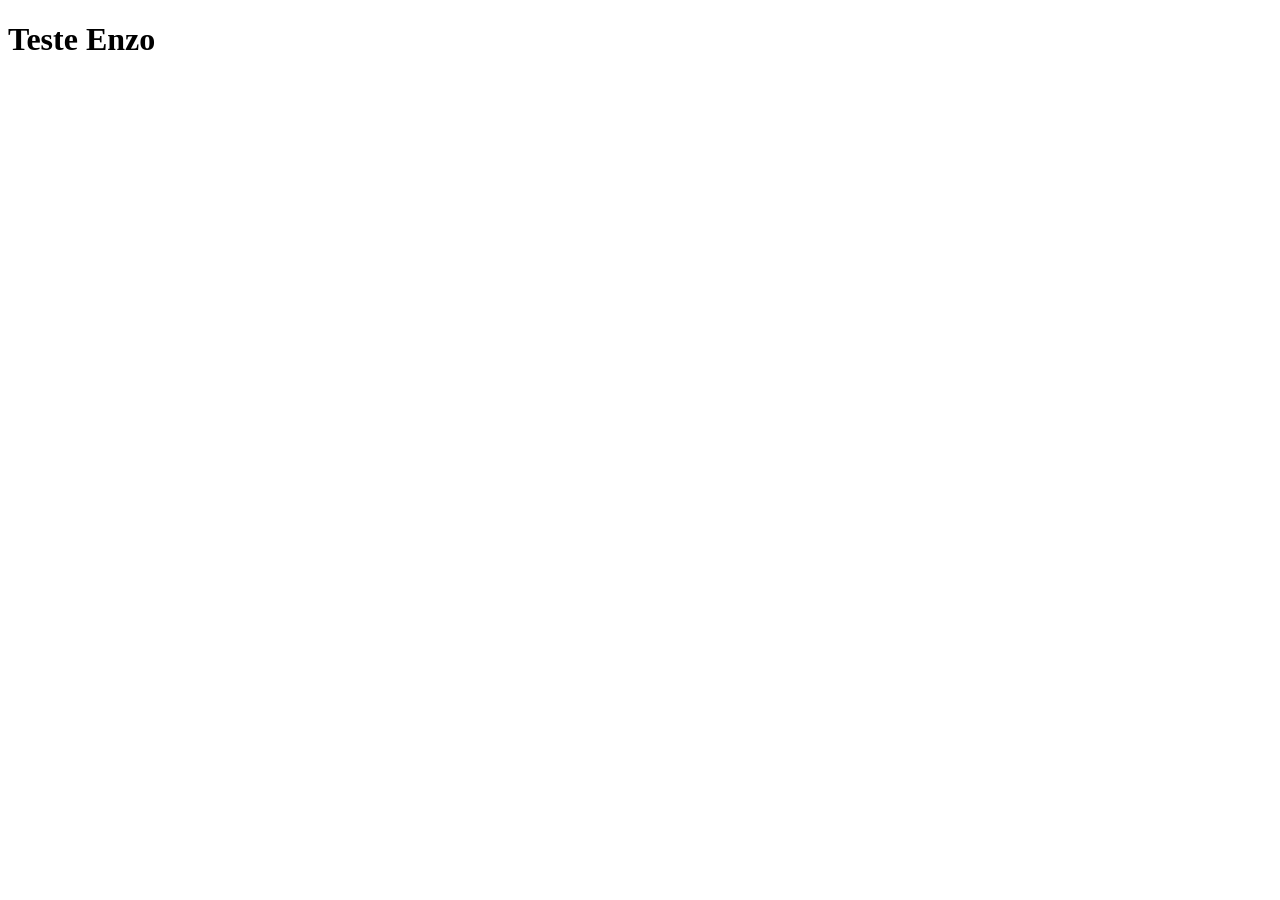
==== index.html @ a25b444b "Alterar titulo (Aluno A)" ====
<!DOCTYPE html>
<html lang="en">
<head>
    <meta charset="UTF-8">
    <meta name="viewport" content="width=device-width, initial-scale=1.0">
    <title>Document</title>
</head>
<body>
    <h1>Teste Enzo</h1>
    
</body>
</html>
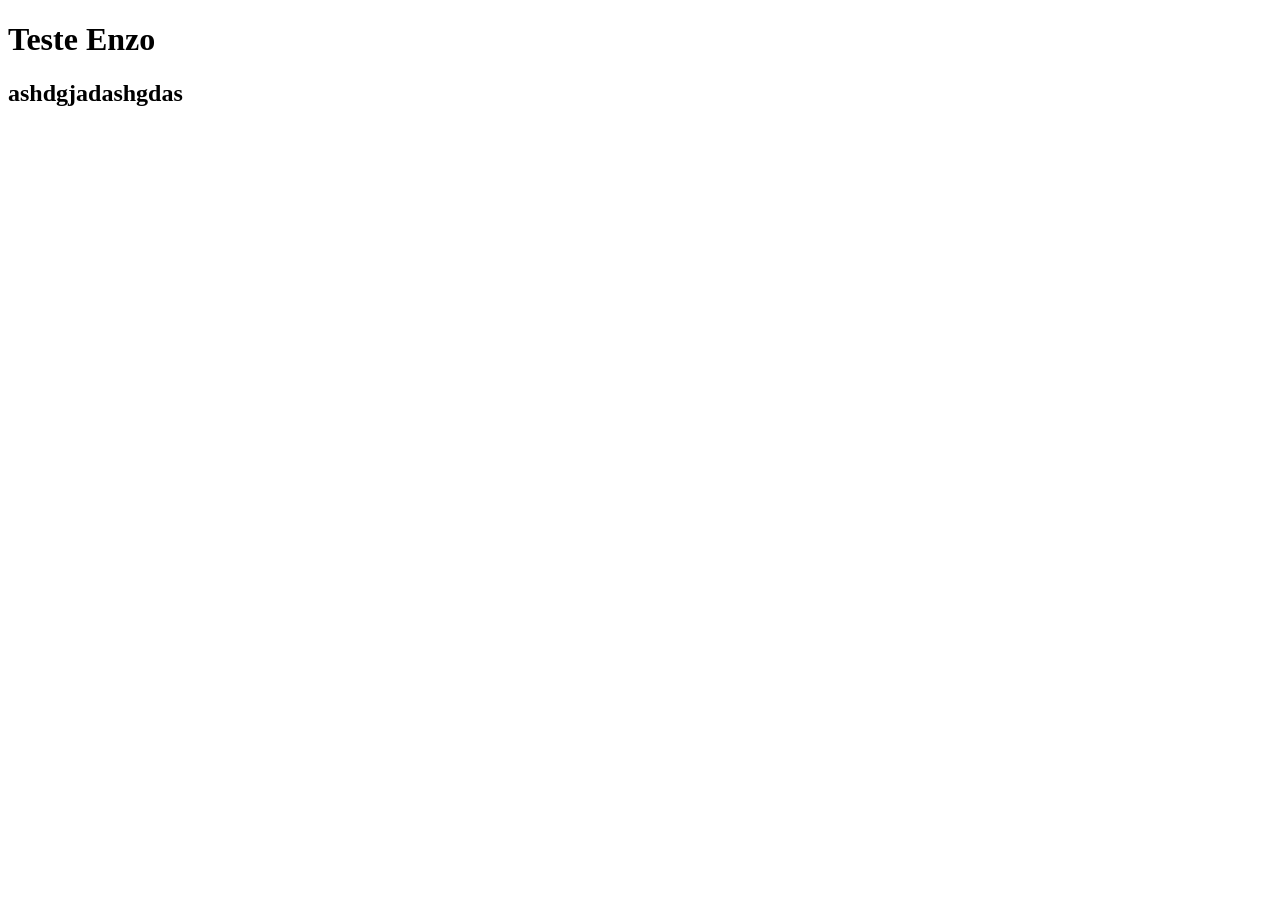
==== commit 9eef5a06: "Alterar titulo (Aluno A)" ====
--- a/index.html
+++ b/index.html
@@ -7,6 +7,7 @@
 </head>
 <body>
     <h1>Teste Enzo</h1>
+    <h2>ashdgjadashgdas</h2>
     
 </body>
 </html>
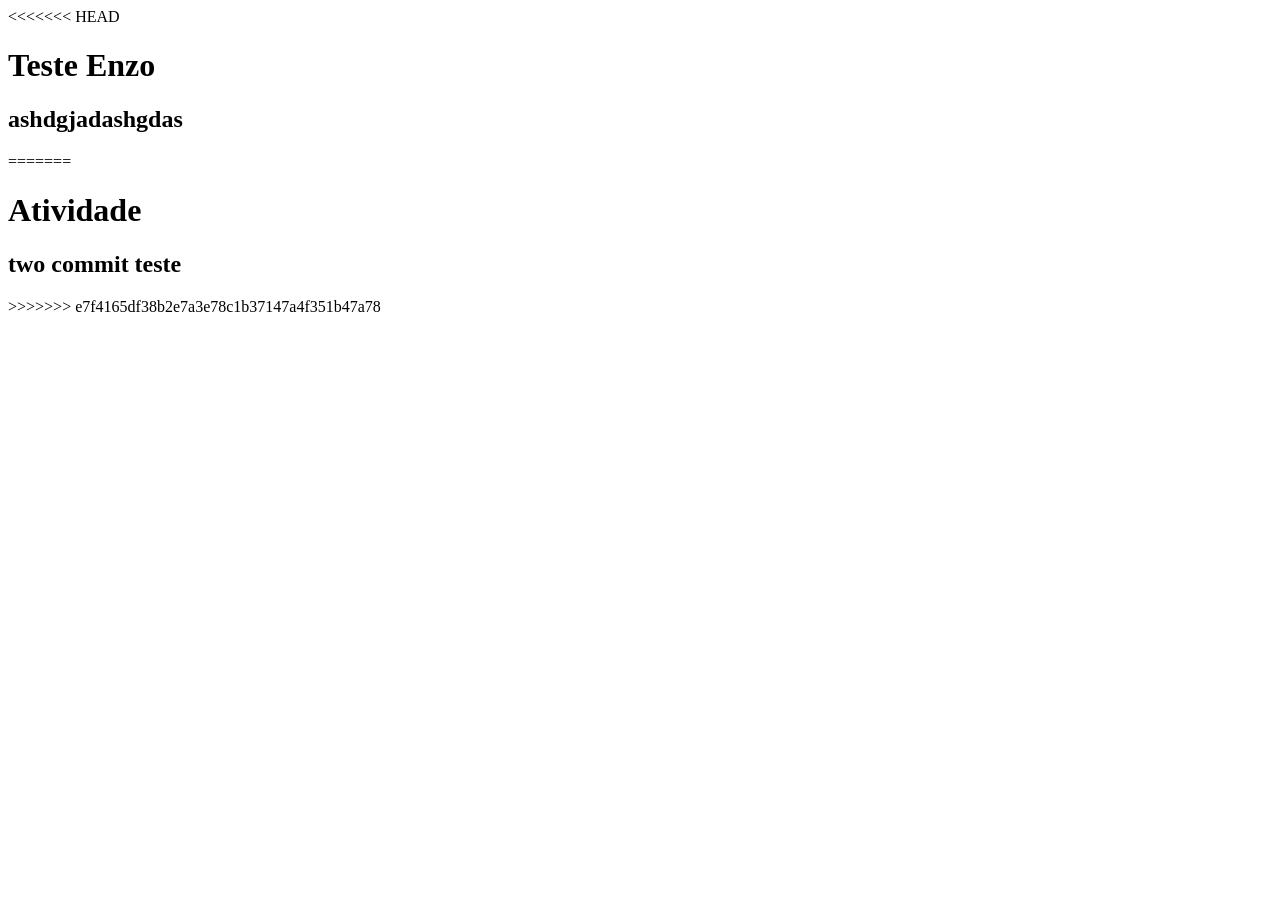
==== commit 161a1864: "Altera titulo (Aluno A)" ====
--- a/index.html
+++ b/index.html
@@ -6,8 +6,13 @@
     <title>Document</title>
 </head>
 <body>
+<<<<<<< HEAD
     <h1>Teste Enzo</h1>
     <h2>ashdgjadashgdas</h2>
+=======
+    <h1>Atividade</h1>
+    <h2>two commit teste</h2>
+>>>>>>> e7f4165df38b2e7a3e78c1b37147a4f351b47a78
     
 </body>
 </html>
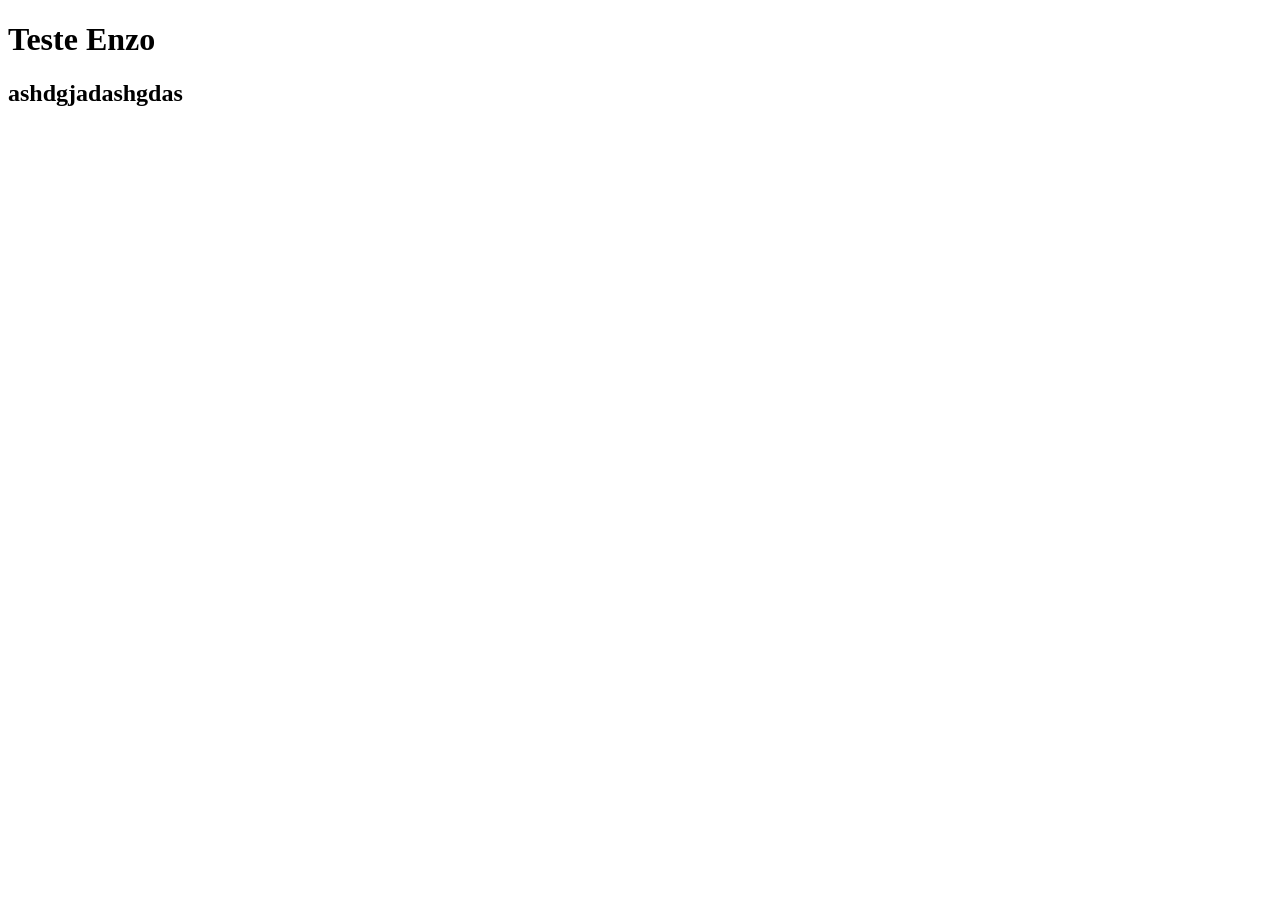
==== commit ed0ca024: "Resolver conflito no titulo" ====
--- a/index.html
+++ b/index.html
@@ -6,13 +6,7 @@
     <title>Document</title>
 </head>
 <body>
-<<<<<<< HEAD
     <h1>Teste Enzo</h1>
     <h2>ashdgjadashgdas</h2>
-=======
-    <h1>Atividade</h1>
-    <h2>two commit teste</h2>
->>>>>>> e7f4165df38b2e7a3e78c1b37147a4f351b47a78
-    
 </body>
 </html>
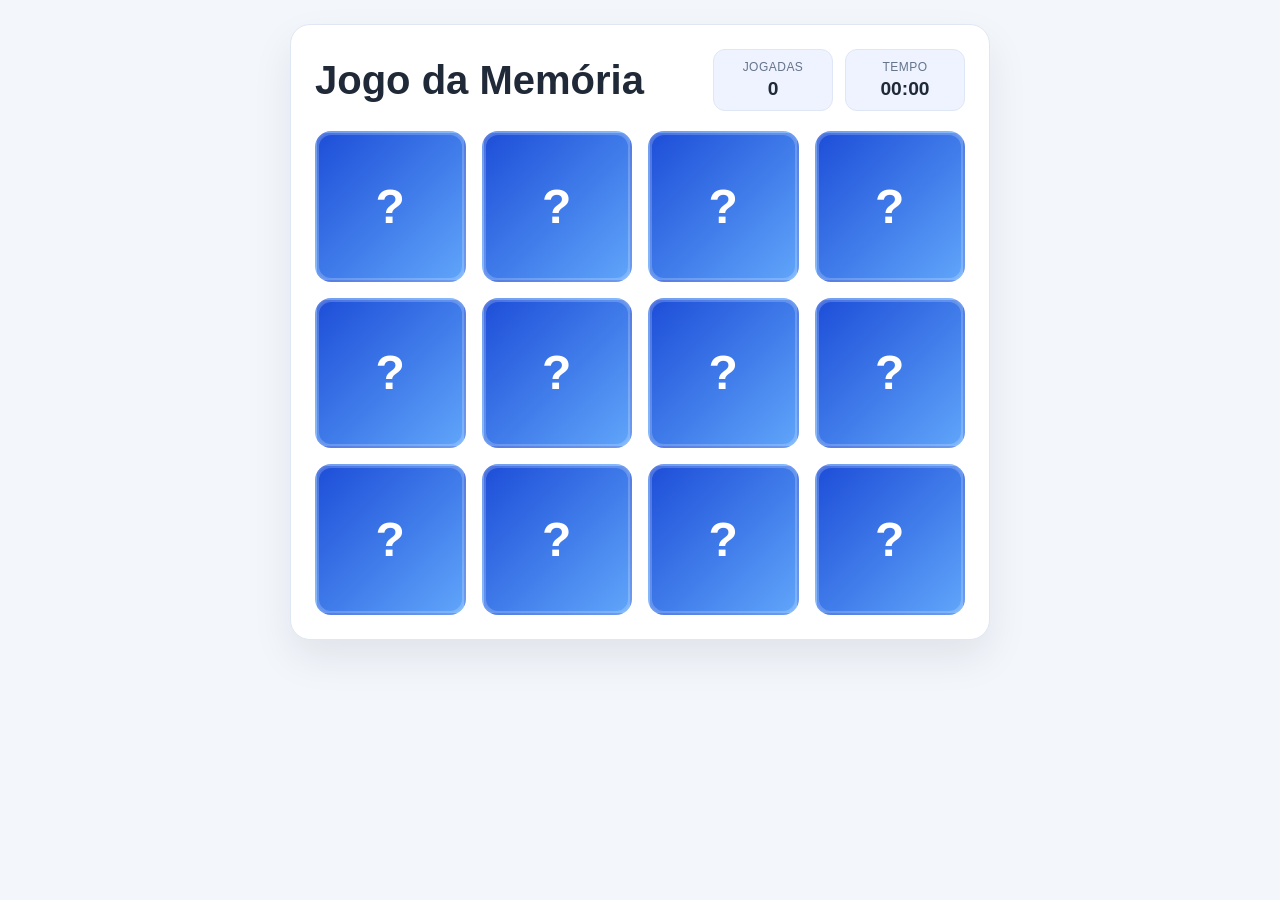
==== commit d5a88011: "Cria o jogo da memória em index.html no repositório" ====
--- a/index.html
+++ b/index.html
@@ -1,12 +1,473 @@
 <!DOCTYPE html>
-<html lang="en">
-<head>
-    <meta charset="UTF-8">
-    <meta name="viewport" content="width=device-width, initial-scale=1.0">
-    <title>Document</title>
-</head>
-<body>
-    <h1>Teste Enzo</h1>
-    <h2>ashdgjadashgdas</h2>
-</body>
-</html>+<html lang="pt-BR">
+  <head>
+    <meta charset="UTF-8" />
+    <meta name="viewport" content="width=device-width, initial-scale=1.0" />
+    <title>Jogo da Memória Tech</title>
+    <style>
+      :root {
+        --bg: #f3f6fb;
+        --panel: #ffffff;
+        --panel-alt: #eef3ff;
+        --primary: #3b82f6;
+        --primary-strong: #2563eb;
+        --text: #1f2937;
+        --muted: #64748b;
+        --success: #16a34a;
+        --danger: #dc2626;
+        --border: #dfe7f5;
+        --shadow: rgba(15, 23, 42, 0.08);
+        --card-front: #dbeafe;
+        --card-back: linear-gradient(135deg, #1d4ed8, #60a5fa);
+      }
+
+      * {
+        box-sizing: border-box;
+      }
+
+      html, body {
+        margin: 0;
+        min-height: 100%;
+        font-family: Arial, Helvetica, sans-serif;
+        background: var(--bg);
+        color: var(--text);
+      }
+
+      body {
+        display: grid;
+        place-items: center;
+        padding: 24px;
+      }
+
+      .game {
+        width: min(100%, 700px);
+        background: var(--panel);
+        border: 1px solid var(--border);
+        border-radius: 20px;
+        box-shadow: 0 18px 40px var(--shadow);
+        padding: 24px;
+      }
+
+      .header {
+        display: flex;
+        justify-content: space-between;
+        align-items: center;
+        gap: 16px;
+        margin-bottom: 20px;
+      }
+
+      h1 {
+        margin: 0;
+        font-size: clamp(1.6rem, 2vw + 1rem, 2.5rem);
+      }
+
+      .stats {
+        display: flex;
+        flex-wrap: wrap;
+        justify-content: flex-end;
+        gap: 12px;
+      }
+
+      .stat {
+        min-width: 120px;
+        background: var(--panel-alt);
+        border: 1px solid var(--border);
+        border-radius: 12px;
+        padding: 10px 14px;
+        text-align: center;
+      }
+
+      .stat-label {
+        display: block;
+        font-size: 0.75rem;
+        letter-spacing: 0.04em;
+        text-transform: uppercase;
+        color: var(--muted);
+      }
+
+      .stat-value {
+        display: block;
+        font-weight: 700;
+        font-size: 1.2rem;
+        margin-top: 4px;
+      }
+
+      .board {
+        display: grid;
+        grid-template-columns: repeat(4, minmax(60px, 1fr));
+        gap: 16px;
+      }
+
+      .memory-card {
+        position: relative;
+        aspect-ratio: 1 / 1;
+        border: none;
+        background: transparent;
+        padding: 0;
+        cursor: pointer;
+        border-radius: 16px;
+        outline-offset: 4px;
+        transform-style: preserve-3d;
+        perspective: 1000px;
+      }
+
+      .memory-card:focus-visible {
+        outline: 3px solid var(--primary);
+        outline-offset: 4px;
+      }
+
+      .memory-card:disabled {
+        cursor: default;
+      }
+
+      .card-inner {
+        position: absolute;
+        inset: 0;
+        border-radius: 16px;
+        transform-style: preserve-3d;
+        transition: transform 0.5s ease;
+      }
+
+      .memory-card.is-flipped .card-inner,
+      .memory-card.is-matched .card-inner {
+        transform: rotateY(180deg);
+      }
+
+      .card-face {
+        position: absolute;
+        inset: 0;
+        display: grid;
+        place-items: center;
+        backface-visibility: hidden;
+        border-radius: 16px;
+        font-size: clamp(2rem, 4vw, 3rem);
+        user-select: none;
+      }
+
+      .card-back {
+        background: var(--card-back);
+        color: white;
+        border: 2px solid rgba(255,255,255,0.25);
+        box-shadow: inset 0 0 0 2px rgba(255,255,255,0.2);
+      }
+
+      .card-back::before {
+        content: "?";
+        font-size: clamp(2.1rem, 4vw, 3rem);
+        font-weight: 700;
+      }
+
+      .card-front {
+        background: var(--card-front);
+        border: 2px solid var(--border);
+        transform: rotateY(180deg);
+      }
+
+      .memory-card.is-matched .card-front {
+        background: #dcfce7;
+        border-color: #86efac;
+        box-shadow: 0 0 0 3px rgba(22, 163, 74, 0.18);
+      }
+
+      .message {
+        margin-top: 22px;
+        display: none;
+        padding: 18px 20px;
+        border-radius: 14px;
+        background: #dcfce7;
+        border: 1px solid #86efac;
+        color: #166534;
+        text-align: center;
+      }
+
+      .message.visible {
+        display: block;
+      }
+
+      .message h2 {
+        margin: 0 0 6px;
+        font-size: 1.5rem;
+      }
+
+      .message p {
+        margin: 0;
+        font-size: 1rem;
+      }
+
+      .restart-btn {
+        margin-top: 16px;
+        border: none;
+        border-radius: 999px;
+        background: var(--primary);
+        color: white;
+        padding: 12px 22px;
+        font-size: 1rem;
+        font-weight: 700;
+        cursor: pointer;
+        transition: background 0.2s ease, transform 0.2s ease;
+      }
+
+      .restart-btn:hover,
+      .restart-btn:focus-visible {
+        background: var(--primary-strong);
+      }
+
+      .restart-btn:active {
+        transform: translateY(1px);
+      }
+
+      .restart-btn:focus-visible {
+        outline: 3px solid rgba(59, 130, 246, 0.35);
+        outline-offset: 2px;
+      }
+
+      @media (max-width: 540px) {
+        body {
+          padding: 16px;
+        }
+
+        .game {
+          padding: 18px 14px;
+        }
+
+        .header {
+          flex-direction: column;
+          align-items: stretch;
+        }
+
+        .stats {
+          justify-content: space-between;
+        }
+
+        .stat {
+          flex: 1 1 30%;
+          min-width: 0;
+        }
+
+        .board {
+          gap: 10px;
+          grid-template-columns: repeat(3, minmax(55px, 1fr));
+        }
+      }
+    </style>
+  </head>
+  <body>
+    <main class="game" aria-label="Jogo da memória de tecnologia">
+      <header class="header">
+        <h1>Jogo da Memória</h1>
+        <div class="stats" aria-label="Estatísticas do jogo">
+          <div class="stat" aria-live="polite">
+            <span class="stat-label">Jogadas</span>
+            <span id="moves" class="stat-value">0</span>
+          </div>
+          <div class="stat" aria-live="polite">
+            <span class="stat-label">Tempo</span>
+            <span id="timer" class="stat-value">00:00</span>
+          </div>
+        </div>
+      </header>
+
+      <div id="board" class="board" aria-live="polite"></div>
+
+      <div id="message" class="message" role="status" aria-live="polite">
+        <h2>Parabéns!</h2>
+        <p id="message-text">Você venceu.</p>
+        <button id="restartButton" class="restart-btn" type="button">Jogar novamente</button>
+      </div>
+    </main>
+
+    <script>
+      const emojis = ['💻', '🐙', '🤖', '🚀', '☕', '🐛'];
+      const board = document.getElementById('board');
+      const movesDisplay = document.getElementById('moves');
+      const timerDisplay = document.getElementById('timer');
+      const messageBox = document.getElementById('message');
+      const messageText = document.getElementById('message-text');
+      const restartButton = document.getElementById('restartButton');
+
+      const state = {
+        deck: [],
+        firstCard: null,
+        secondCard: null,
+        lockBoard: false,
+        moves: 0,
+        matchedPairs: 0,
+        seconds: 0,
+        timerId: null,
+        started: false,
+        finished: false
+      };
+
+      function formatTime(totalSeconds) {
+        const minutes = Math.floor(totalSeconds / 60);
+        const seconds = totalSeconds % 60;
+        return `${String(minutes).padStart(2, '0')}:${String(seconds).padStart(2, '0')}`;
+      }
+
+      function startTimer() {
+        if (state.timerId !== null) {
+          return;
+        }
+
+        state.timerId = setInterval(() => {
+          state.seconds += 1;
+          timerDisplay.textContent = formatTime(state.seconds);
+        }, 1000);
+      }
+
+      function stopTimer() {
+        if (state.timerId !== null) {
+          clearInterval(state.timerId);
+          state.timerId = null;
+        }
+      }
+
+      function shuffle(array) {
+        const shuffled = [...array];
+        for (let i = shuffled.length - 1; i > 0; i -= 1) {
+          const j = Math.floor(Math.random() * (i + 1));
+          [shuffled[i], shuffled[j]] = [shuffled[j], shuffled[i]];
+        }
+        return shuffled;
+      }
+
+      function createDeck() {
+        return shuffle([...emojis, ...emojis]);
+      }
+
+      function updateMoves() {
+        movesDisplay.textContent = String(state.moves);
+      }
+
+      function setCardAccessibility(card, emoji, isHidden) {
+        if (isHidden) {
+          card.setAttribute('aria-label', 'Carta oculta');
+          card.setAttribute('aria-pressed', 'false');
+        } else {
+          card.setAttribute('aria-label', `Carta com emoji ${emoji}`);
+          card.setAttribute('aria-pressed', 'true');
+        }
+      }
+
+      function buildCard(emoji) {
+        const button = document.createElement('button');
+        button.type = 'button';
+        button.className = 'memory-card';
+        button.setAttribute('aria-label', 'Carta oculta');
+        button.setAttribute('aria-pressed', 'false');
+
+        const inner = document.createElement('span');
+        inner.className = 'card-inner';
+
+        const back = document.createElement('span');
+        back.className = 'card-face card-back';
+        back.setAttribute('aria-hidden', 'true');
+
+        const front = document.createElement('span');
+        front.className = 'card-face card-front';
+        front.textContent = emoji;
+        front.setAttribute('aria-hidden', 'true');
+
+        inner.append(back, front);
+        button.appendChild(inner);
+
+        button.addEventListener('click', () => {
+          if (
+            state.lockBoard ||
+            button === state.firstCard ||
+            button.classList.contains('is-matched') ||
+            button.classList.contains('is-flipped') ||
+            state.finished
+          ) {
+            return;
+          }
+
+          if (!state.started) {
+            state.started = true;
+            startTimer();
+          }
+
+          button.classList.add('is-flipped');
+          setCardAccessibility(button, emoji, false);
+
+          if (!state.firstCard) {
+            state.firstCard = button;
+            return;
+          }
+
+          state.secondCard = button;
+          state.moves += 1;
+          updateMoves();
+          state.lockBoard = true;
+
+          const firstEmoji = state.firstCard.querySelector('.card-front').textContent;
+          const secondEmoji = state.secondCard.querySelector('.card-front').textContent;
+
+          if (firstEmoji === secondEmoji) {
+            state.firstCard.classList.add('is-matched');
+            state.secondCard.classList.add('is-matched');
+            state.firstCard.disabled = true;
+            state.secondCard.disabled = true;
+            state.matchedPairs += 1;
+            state.firstCard = null;
+            state.secondCard = null;
+            state.lockBoard = false;
+
+            if (state.matchedPairs === emojis.length) {
+              finishGame();
+            }
+            return;
+          }
+
+          setTimeout(() => {
+            state.firstCard.classList.remove('is-flipped');
+            state.secondCard.classList.remove('is-flipped');
+            setCardAccessibility(state.firstCard, firstEmoji, true);
+            setCardAccessibility(state.secondCard, secondEmoji, true);
+            state.firstCard = null;
+            state.secondCard = null;
+            state.lockBoard = false;
+          }, 1000);
+        });
+
+        return button;
+      }
+
+      function renderBoard() {
+        board.innerHTML = '';
+
+        state.deck.forEach((emoji) => {
+          const card = buildCard(emoji);
+          board.appendChild(card);
+        });
+      }
+
+      function finishGame() {
+        state.finished = true;
+        stopTimer();
+        messageText.textContent = `Você venceu em ${formatTime(state.seconds)} com ${state.moves} jogadas.`;
+        messageBox.classList.add('visible');
+      }
+
+      function resetGame() {
+        state.deck = createDeck();
+        state.firstCard = null;
+        state.secondCard = null;
+        state.lockBoard = false;
+        state.moves = 0;
+        state.matchedPairs = 0;
+        state.seconds = 0;
+        state.started = false;
+        state.finished = false;
+        stopTimer();
+        timerDisplay.textContent = '00:00';
+        updateMoves();
+        messageBox.classList.remove('visible');
+        renderBoard();
+      }
+
+      resetGame();
+      restartButton.addEventListener('click', resetGame);
+    </script>
+  </body>
+</html>
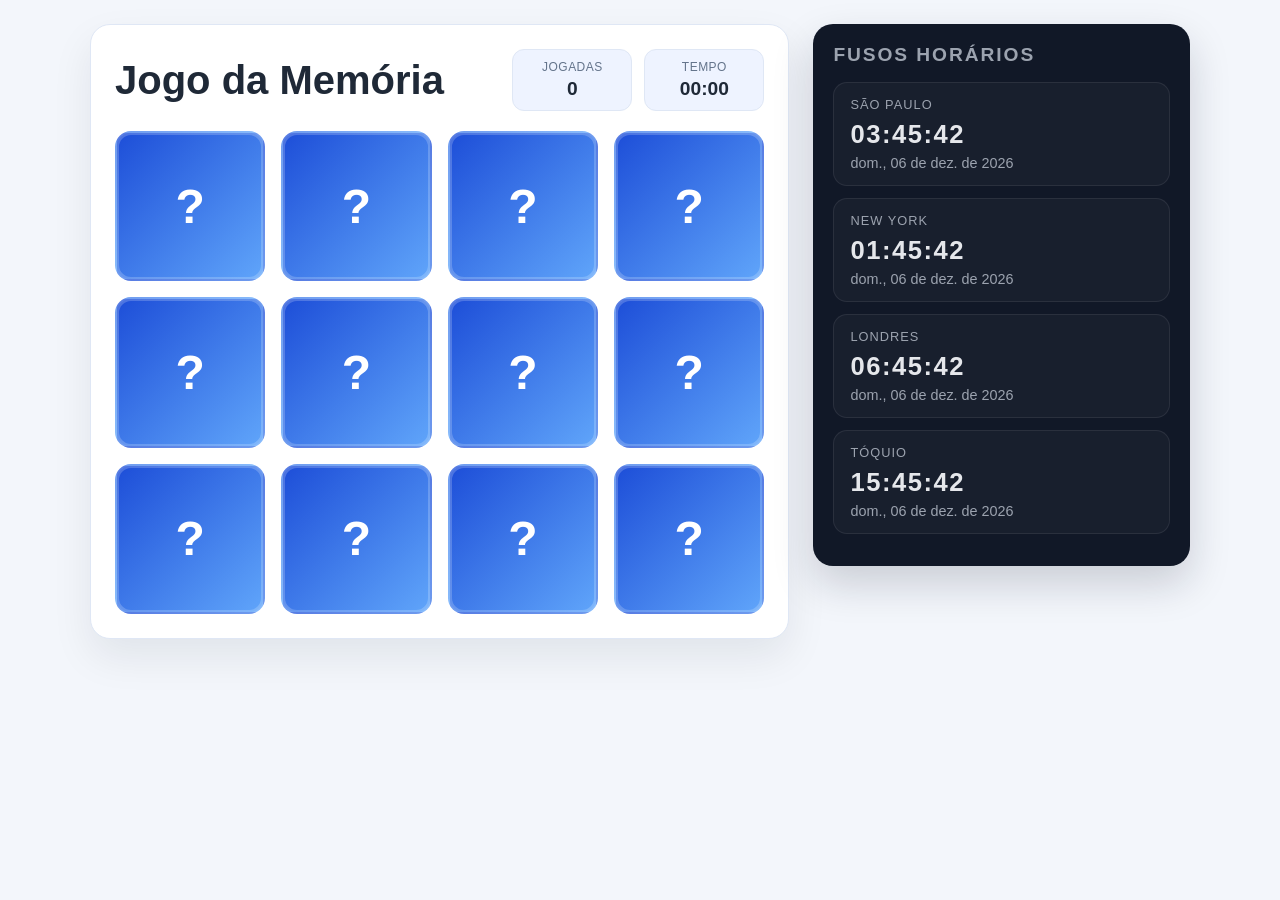
==== commit 912cc4af: "Replace inline HTML with pure markup and external CSS/JS references" ====
--- a/index.html
+++ b/index.html
@@ -3,471 +3,68 @@
   <head>
     <meta charset="UTF-8" />
     <meta name="viewport" content="width=device-width, initial-scale=1.0" />
-    <title>Jogo da Memória Tech</title>
-    <style>
-      :root {
-        --bg: #f3f6fb;
-        --panel: #ffffff;
-        --panel-alt: #eef3ff;
-        --primary: #3b82f6;
-        --primary-strong: #2563eb;
-        --text: #1f2937;
-        --muted: #64748b;
-        --success: #16a34a;
-        --danger: #dc2626;
-        --border: #dfe7f5;
-        --shadow: rgba(15, 23, 42, 0.08);
-        --card-front: #dbeafe;
-        --card-back: linear-gradient(135deg, #1d4ed8, #60a5fa);
-      }
-
-      * {
-        box-sizing: border-box;
-      }
-
-      html, body {
-        margin: 0;
-        min-height: 100%;
-        font-family: Arial, Helvetica, sans-serif;
-        background: var(--bg);
-        color: var(--text);
-      }
-
-      body {
-        display: grid;
-        place-items: center;
-        padding: 24px;
-      }
-
-      .game {
-        width: min(100%, 700px);
-        background: var(--panel);
-        border: 1px solid var(--border);
-        border-radius: 20px;
-        box-shadow: 0 18px 40px var(--shadow);
-        padding: 24px;
-      }
-
-      .header {
-        display: flex;
-        justify-content: space-between;
-        align-items: center;
-        gap: 16px;
-        margin-bottom: 20px;
-      }
-
-      h1 {
-        margin: 0;
-        font-size: clamp(1.6rem, 2vw + 1rem, 2.5rem);
-      }
-
-      .stats {
-        display: flex;
-        flex-wrap: wrap;
-        justify-content: flex-end;
-        gap: 12px;
-      }
-
-      .stat {
-        min-width: 120px;
-        background: var(--panel-alt);
-        border: 1px solid var(--border);
-        border-radius: 12px;
-        padding: 10px 14px;
-        text-align: center;
-      }
-
-      .stat-label {
-        display: block;
-        font-size: 0.75rem;
-        letter-spacing: 0.04em;
-        text-transform: uppercase;
-        color: var(--muted);
-      }
-
-      .stat-value {
-        display: block;
-        font-weight: 700;
-        font-size: 1.2rem;
-        margin-top: 4px;
-      }
-
-      .board {
-        display: grid;
-        grid-template-columns: repeat(4, minmax(60px, 1fr));
-        gap: 16px;
-      }
-
-      .memory-card {
-        position: relative;
-        aspect-ratio: 1 / 1;
-        border: none;
-        background: transparent;
-        padding: 0;
-        cursor: pointer;
-        border-radius: 16px;
-        outline-offset: 4px;
-        transform-style: preserve-3d;
-        perspective: 1000px;
-      }
-
-      .memory-card:focus-visible {
-        outline: 3px solid var(--primary);
-        outline-offset: 4px;
-      }
-
-      .memory-card:disabled {
-        cursor: default;
-      }
-
-      .card-inner {
-        position: absolute;
-        inset: 0;
-        border-radius: 16px;
-        transform-style: preserve-3d;
-        transition: transform 0.5s ease;
-      }
-
-      .memory-card.is-flipped .card-inner,
-      .memory-card.is-matched .card-inner {
-        transform: rotateY(180deg);
-      }
-
-      .card-face {
-        position: absolute;
-        inset: 0;
-        display: grid;
-        place-items: center;
-        backface-visibility: hidden;
-        border-radius: 16px;
-        font-size: clamp(2rem, 4vw, 3rem);
-        user-select: none;
-      }
-
-      .card-back {
-        background: var(--card-back);
-        color: white;
-        border: 2px solid rgba(255,255,255,0.25);
-        box-shadow: inset 0 0 0 2px rgba(255,255,255,0.2);
-      }
-
-      .card-back::before {
-        content: "?";
-        font-size: clamp(2.1rem, 4vw, 3rem);
-        font-weight: 700;
-      }
-
-      .card-front {
-        background: var(--card-front);
-        border: 2px solid var(--border);
-        transform: rotateY(180deg);
-      }
-
-      .memory-card.is-matched .card-front {
-        background: #dcfce7;
-        border-color: #86efac;
-        box-shadow: 0 0 0 3px rgba(22, 163, 74, 0.18);
-      }
-
-      .message {
-        margin-top: 22px;
-        display: none;
-        padding: 18px 20px;
-        border-radius: 14px;
-        background: #dcfce7;
-        border: 1px solid #86efac;
-        color: #166534;
-        text-align: center;
-      }
-
-      .message.visible {
-        display: block;
-      }
-
-      .message h2 {
-        margin: 0 0 6px;
-        font-size: 1.5rem;
-      }
-
-      .message p {
-        margin: 0;
-        font-size: 1rem;
-      }
-
-      .restart-btn {
-        margin-top: 16px;
-        border: none;
-        border-radius: 999px;
-        background: var(--primary);
-        color: white;
-        padding: 12px 22px;
-        font-size: 1rem;
-        font-weight: 700;
-        cursor: pointer;
-        transition: background 0.2s ease, transform 0.2s ease;
-      }
-
-      .restart-btn:hover,
-      .restart-btn:focus-visible {
-        background: var(--primary-strong);
-      }
-
-      .restart-btn:active {
-        transform: translateY(1px);
-      }
-
-      .restart-btn:focus-visible {
-        outline: 3px solid rgba(59, 130, 246, 0.35);
-        outline-offset: 2px;
-      }
-
-      @media (max-width: 540px) {
-        body {
-          padding: 16px;
-        }
-
-        .game {
-          padding: 18px 14px;
-        }
-
-        .header {
-          flex-direction: column;
-          align-items: stretch;
-        }
-
-        .stats {
-          justify-content: space-between;
-        }
-
-        .stat {
-          flex: 1 1 30%;
-          min-width: 0;
-        }
-
-        .board {
-          gap: 10px;
-          grid-template-columns: repeat(3, minmax(55px, 1fr));
-        }
-      }
-    </style>
+    <title>Jogo da Memória + Relógio</title>
+    <link rel="stylesheet" href="style.css" />
   </head>
   <body>
-    <main class="game" aria-label="Jogo da memória de tecnologia">
-      <header class="header">
-        <h1>Jogo da Memória</h1>
-        <div class="stats" aria-label="Estatísticas do jogo">
-          <div class="stat" aria-live="polite">
-            <span class="stat-label">Jogadas</span>
-            <span id="moves" class="stat-value">0</span>
+    <div class="page">
+      <main class="game" aria-label="Jogo da memória de tecnologia">
+        <header class="header">
+          <h1>Jogo da Memória</h1>
+
+          <div class="stats" aria-label="Estatísticas do jogo">
+            <div class="stat" aria-live="polite">
+              <span class="stat-label">Jogadas</span>
+              <span id="moves" class="stat-value">0</span>
+            </div>
+
+            <div class="stat" aria-live="polite">
+              <span class="stat-label">Tempo</span>
+              <span id="timer" class="stat-value">00:00</span>
+            </div>
           </div>
-          <div class="stat" aria-live="polite">
-            <span class="stat-label">Tempo</span>
-            <span id="timer" class="stat-value">00:00</span>
-          </div>
+        </header>
+
+        <div id="board" class="board" aria-live="polite"></div>
+
+        <div id="message" class="message" role="status" aria-live="polite">
+          <h2>Parabéns!</h2>
+          <p id="message-text">Você venceu.</p>
+          <button id="restartButton" class="restart-btn" type="button">
+            Jogar novamente
+          </button>
         </div>
-      </header>
+      </main>
 
-      <div id="board" class="board" aria-live="polite"></div>
+      <aside class="clock-panel" aria-label="Relógio mundial">
+        <h2 class="clock-title">Fusos horários</h2>
 
-      <div id="message" class="message" role="status" aria-live="polite">
-        <h2>Parabéns!</h2>
-        <p id="message-text">Você venceu.</p>
-        <button id="restartButton" class="restart-btn" type="button">Jogar novamente</button>
-      </div>
-    </main>
+        <div class="timezone-card">
+          <p class="timezone-label">São Paulo</p>
+          <p id="time-sao-paulo" class="time">--:--:--</p>
+          <div id="date-sao-paulo" class="date">--</div>
+        </div>
 
-    <script>
-      const emojis = ['💻', '🐙', '🤖', '🚀', '☕', '🐛'];
-      const board = document.getElementById('board');
-      const movesDisplay = document.getElementById('moves');
-      const timerDisplay = document.getElementById('timer');
-      const messageBox = document.getElementById('message');
-      const messageText = document.getElementById('message-text');
-      const restartButton = document.getElementById('restartButton');
+        <div class="timezone-card">
+          <p class="timezone-label">New York</p>
+          <p id="time-new-york" class="time">--:--:--</p>
+          <div id="date-new-york" class="date">--</div>
+        </div>
 
-      const state = {
-        deck: [],
-        firstCard: null,
-        secondCard: null,
-        lockBoard: false,
-        moves: 0,
-        matchedPairs: 0,
-        seconds: 0,
-        timerId: null,
-        started: false,
-        finished: false
-      };
+        <div class="timezone-card">
+          <p class="timezone-label">Londres</p>
+          <p id="time-london" class="time">--:--:--</p>
+          <div id="date-london" class="date">--</div>
+        </div>
 
-      function formatTime(totalSeconds) {
-        const minutes = Math.floor(totalSeconds / 60);
-        const seconds = totalSeconds % 60;
-        return `${String(minutes).padStart(2, '0')}:${String(seconds).padStart(2, '0')}`;
-      }
+        <div class="timezone-card">
+          <p class="timezone-label">Tóquio</p>
+          <p id="time-tokyo" class="time">--:--:--</p>
+          <div id="date-tokyo" class="date">--</div>
+        </div>
+      </aside>
+    </div>
 
-      function startTimer() {
-        if (state.timerId !== null) {
-          return;
-        }
-
-        state.timerId = setInterval(() => {
-          state.seconds += 1;
-          timerDisplay.textContent = formatTime(state.seconds);
-        }, 1000);
-      }
-
-      function stopTimer() {
-        if (state.timerId !== null) {
-          clearInterval(state.timerId);
-          state.timerId = null;
-        }
-      }
-
-      function shuffle(array) {
-        const shuffled = [...array];
-        for (let i = shuffled.length - 1; i > 0; i -= 1) {
-          const j = Math.floor(Math.random() * (i + 1));
-          [shuffled[i], shuffled[j]] = [shuffled[j], shuffled[i]];
-        }
-        return shuffled;
-      }
-
-      function createDeck() {
-        return shuffle([...emojis, ...emojis]);
-      }
-
-      function updateMoves() {
-        movesDisplay.textContent = String(state.moves);
-      }
-
-      function setCardAccessibility(card, emoji, isHidden) {
-        if (isHidden) {
-          card.setAttribute('aria-label', 'Carta oculta');
-          card.setAttribute('aria-pressed', 'false');
-        } else {
-          card.setAttribute('aria-label', `Carta com emoji ${emoji}`);
-          card.setAttribute('aria-pressed', 'true');
-        }
-      }
-
-      function buildCard(emoji) {
-        const button = document.createElement('button');
-        button.type = 'button';
-        button.className = 'memory-card';
-        button.setAttribute('aria-label', 'Carta oculta');
-        button.setAttribute('aria-pressed', 'false');
-
-        const inner = document.createElement('span');
-        inner.className = 'card-inner';
-
-        const back = document.createElement('span');
-        back.className = 'card-face card-back';
-        back.setAttribute('aria-hidden', 'true');
-
-        const front = document.createElement('span');
-        front.className = 'card-face card-front';
-        front.textContent = emoji;
-        front.setAttribute('aria-hidden', 'true');
-
-        inner.append(back, front);
-        button.appendChild(inner);
-
-        button.addEventListener('click', () => {
-          if (
-            state.lockBoard ||
-            button === state.firstCard ||
-            button.classList.contains('is-matched') ||
-            button.classList.contains('is-flipped') ||
-            state.finished
-          ) {
-            return;
-          }
-
-          if (!state.started) {
-            state.started = true;
-            startTimer();
-          }
-
-          button.classList.add('is-flipped');
-          setCardAccessibility(button, emoji, false);
-
-          if (!state.firstCard) {
-            state.firstCard = button;
-            return;
-          }
-
-          state.secondCard = button;
-          state.moves += 1;
-          updateMoves();
-          state.lockBoard = true;
-
-          const firstEmoji = state.firstCard.querySelector('.card-front').textContent;
-          const secondEmoji = state.secondCard.querySelector('.card-front').textContent;
-
-          if (firstEmoji === secondEmoji) {
-            state.firstCard.classList.add('is-matched');
-            state.secondCard.classList.add('is-matched');
-            state.firstCard.disabled = true;
-            state.secondCard.disabled = true;
-            state.matchedPairs += 1;
-            state.firstCard = null;
-            state.secondCard = null;
-            state.lockBoard = false;
-
-            if (state.matchedPairs === emojis.length) {
-              finishGame();
-            }
-            return;
-          }
-
-          setTimeout(() => {
-            state.firstCard.classList.remove('is-flipped');
-            state.secondCard.classList.remove('is-flipped');
-            setCardAccessibility(state.firstCard, firstEmoji, true);
-            setCardAccessibility(state.secondCard, secondEmoji, true);
-            state.firstCard = null;
-            state.secondCard = null;
-            state.lockBoard = false;
-          }, 1000);
-        });
-
-        return button;
-      }
-
-      function renderBoard() {
-        board.innerHTML = '';
-
-        state.deck.forEach((emoji) => {
-          const card = buildCard(emoji);
-          board.appendChild(card);
-        });
-      }
-
-      function finishGame() {
-        state.finished = true;
-        stopTimer();
-        messageText.textContent = `Você venceu em ${formatTime(state.seconds)} com ${state.moves} jogadas.`;
-        messageBox.classList.add('visible');
-      }
-
-      function resetGame() {
-        state.deck = createDeck();
-        state.firstCard = null;
-        state.secondCard = null;
-        state.lockBoard = false;
-        state.moves = 0;
-        state.matchedPairs = 0;
-        state.seconds = 0;
-        state.started = false;
-        state.finished = false;
-        stopTimer();
-        timerDisplay.textContent = '00:00';
-        updateMoves();
-        messageBox.classList.remove('visible');
-        renderBoard();
-      }
-
-      resetGame();
-      restartButton.addEventListener('click', resetGame);
-    </script>
+    <script src="script.js"></script>
   </body>
 </html>
--- a/style.css
+++ b/style.css
@@ -0,0 +1,304 @@
+:root {
+  --bg: #f3f6fb;
+  --panel: #ffffff;
+  --panel-alt: #eef3ff;
+  --primary: #3b82f6;
+  --primary-strong: #2563eb;
+  --text: #1f2937;
+  --muted: #64748b;
+  --success: #16a34a;
+  --border: #dfe7f5;
+  --shadow: rgba(15, 23, 42, 0.08);
+  --card-front: #dbeafe;
+  --card-back: linear-gradient(135deg, #1d4ed8, #60a5fa);
+  --clock-bg: #111827;
+  --clock-text: #e5e7eb;
+  --clock-muted: #9ca3af;
+}
+
+* {
+  box-sizing: border-box;
+}
+
+html,
+body {
+  margin: 0;
+  min-height: 100%;
+  font-family: Arial, Helvetica, sans-serif;
+  background: var(--bg);
+  color: var(--text);
+}
+
+body {
+  padding: 24px;
+}
+
+.page {
+  max-width: 1100px;
+  margin: 0 auto;
+  display: grid;
+  grid-template-columns: 1.3fr 0.7fr;
+  gap: 24px;
+  align-items: start;
+}
+
+.game {
+  background: var(--panel);
+  border: 1px solid var(--border);
+  border-radius: 20px;
+  box-shadow: 0 18px 40px var(--shadow);
+  padding: 24px;
+}
+
+.header {
+  display: flex;
+  justify-content: space-between;
+  align-items: center;
+  gap: 16px;
+  margin-bottom: 20px;
+}
+
+h1 {
+  margin: 0;
+  font-size: clamp(1.6rem, 2vw + 1rem, 2.5rem);
+}
+
+.stats {
+  display: flex;
+  flex-wrap: wrap;
+  justify-content: flex-end;
+  gap: 12px;
+}
+
+.stat {
+  min-width: 120px;
+  background: var(--panel-alt);
+  border: 1px solid var(--border);
+  border-radius: 12px;
+  padding: 10px 14px;
+  text-align: center;
+}
+
+.stat-label {
+  display: block;
+  font-size: 0.75rem;
+  letter-spacing: 0.04em;
+  text-transform: uppercase;
+  color: var(--muted);
+}
+
+.stat-value {
+  display: block;
+  font-weight: 700;
+  font-size: 1.2rem;
+  margin-top: 4px;
+}
+
+.board {
+  display: grid;
+  grid-template-columns: repeat(4, minmax(60px, 1fr));
+  gap: 16px;
+}
+
+.memory-card {
+  position: relative;
+  aspect-ratio: 1 / 1;
+  border: none;
+  background: transparent;
+  padding: 0;
+  cursor: pointer;
+  border-radius: 16px;
+  outline-offset: 4px;
+  transform-style: preserve-3d;
+  perspective: 1000px;
+}
+
+.memory-card:focus-visible {
+  outline: 3px solid var(--primary);
+  outline-offset: 4px;
+}
+
+.memory-card:disabled {
+  cursor: default;
+}
+
+.card-inner {
+  position: absolute;
+  inset: 0;
+  border-radius: 16px;
+  transform-style: preserve-3d;
+  transition: transform 0.5s ease;
+}
+
+.memory-card.is-flipped .card-inner,
+.memory-card.is-matched .card-inner {
+  transform: rotateY(180deg);
+}
+
+.card-face {
+  position: absolute;
+  inset: 0;
+  display: grid;
+  place-items: center;
+  backface-visibility: hidden;
+  border-radius: 16px;
+  font-size: clamp(2rem, 4vw, 3rem);
+  user-select: none;
+}
+
+.card-back {
+  background: var(--card-back);
+  color: white;
+  border: 2px solid rgba(255, 255, 255, 0.25);
+  box-shadow: inset 0 0 0 2px rgba(255, 255, 255, 0.2);
+}
+
+.card-back::before {
+  content: "?";
+  font-size: clamp(2.1rem, 4vw, 3rem);
+  font-weight: 700;
+}
+
+.card-front {
+  background: var(--card-front);
+  border: 2px solid var(--border);
+  transform: rotateY(180deg);
+}
+
+.memory-card.is-matched .card-front {
+  background: #dcfce7;
+  border-color: #86efac;
+  box-shadow: 0 0 0 3px rgba(22, 163, 74, 0.18);
+}
+
+.message {
+  margin-top: 22px;
+  display: none;
+  padding: 18px 20px;
+  border-radius: 14px;
+  background: #dcfce7;
+  border: 1px solid #86efac;
+  color: #166534;
+  text-align: center;
+}
+
+.message.visible {
+  display: block;
+}
+
+.message h2 {
+  margin: 0 0 6px;
+  font-size: 1.5rem;
+}
+
+.message p {
+  margin: 0;
+  font-size: 1rem;
+}
+
+.restart-btn {
+  margin-top: 16px;
+  border: none;
+  border-radius: 999px;
+  background: var(--primary);
+  color: white;
+  padding: 12px 22px;
+  font-size: 1rem;
+  font-weight: 700;
+  cursor: pointer;
+  transition: background 0.2s ease, transform 0.2s ease;
+}
+
+.restart-btn:hover,
+.restart-btn:focus-visible {
+  background: var(--primary-strong);
+}
+
+.restart-btn:active {
+  transform: translateY(1px);
+}
+
+.restart-btn:focus-visible {
+  outline: 3px solid rgba(59, 130, 246, 0.35);
+  outline-offset: 2px;
+}
+
+.clock-panel {
+  background: var(--clock-bg);
+  color: var(--clock-text);
+  border-radius: 20px;
+  padding: 20px;
+  box-shadow: 0 18px 40px rgba(15, 23, 42, 0.18);
+}
+
+.clock-title {
+  margin: 0 0 16px;
+  font-size: 1.2rem;
+  color: var(--clock-muted);
+  text-transform: uppercase;
+  letter-spacing: 0.1em;
+}
+
+.timezone-card {
+  background: rgba(255, 255, 255, 0.03);
+  border: 1px solid rgba(255, 255, 255, 0.08);
+  border-radius: 14px;
+  padding: 14px 16px;
+  margin-bottom: 12px;
+}
+
+.timezone-label {
+  margin: 0;
+  font-size: 0.8rem;
+  color: var(--clock-muted);
+  letter-spacing: 0.08em;
+  text-transform: uppercase;
+}
+
+.time {
+  margin: 8px 0 0;
+  font-size: clamp(1.5rem, 2vw, 2.2rem);
+  font-weight: 700;
+  letter-spacing: 0.06em;
+}
+
+.date {
+  margin-top: 6px;
+  color: var(--clock-muted);
+  font-size: 0.9rem;
+}
+
+@media (max-width: 860px) {
+  .page {
+    grid-template-columns: 1fr;
+  }
+}
+
+@media (max-width: 540px) {
+  body {
+    padding: 16px;
+  }
+
+  .game {
+    padding: 18px 14px;
+  }
+
+  .header {
+    flex-direction: column;
+    align-items: stretch;
+  }
+
+  .stats {
+    justify-content: space-between;
+  }
+
+  .stat {
+    flex: 1 1 30%;
+    min-width: 0;
+  }
+
+  .board {
+    gap: 10px;
+    grid-template-columns: repeat(3, minmax(55px, 1fr));
+  }
+}
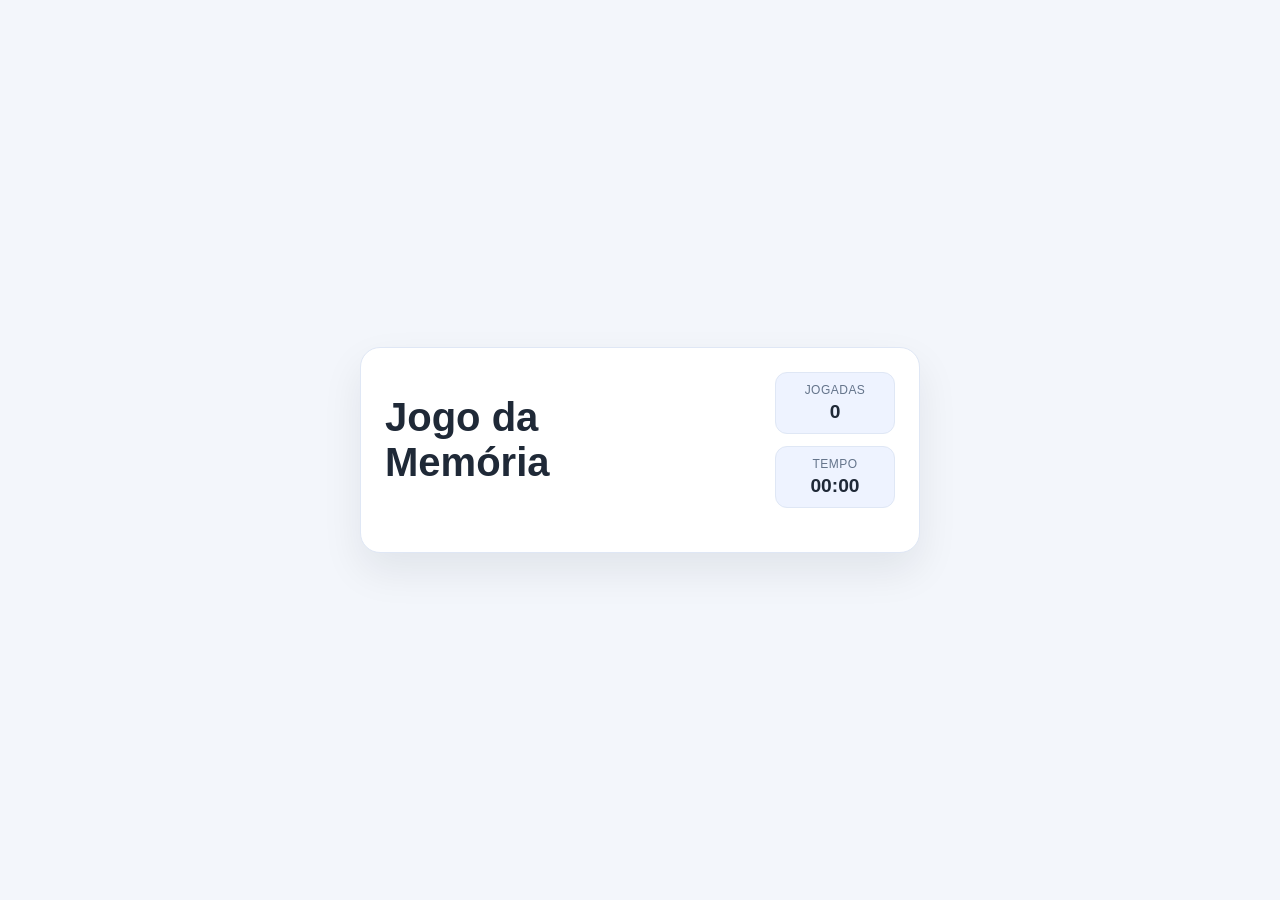
==== commit 0682128a: "Remove the world clock section from the main HTML file and keep only the memory game layout" ====
--- a/index.html
+++ b/index.html
@@ -3,67 +3,37 @@
   <head>
     <meta charset="UTF-8" />
     <meta name="viewport" content="width=device-width, initial-scale=1.0" />
-    <title>Jogo da Memória + Relógio</title>
+    <title>Jogo da Memória</title>
     <link rel="stylesheet" href="style.css" />
   </head>
   <body>
-    <div class="page">
-      <main class="game" aria-label="Jogo da memória de tecnologia">
-        <header class="header">
-          <h1>Jogo da Memória</h1>
+    <main class="game" aria-label="Jogo da memória de tecnologia">
+      <header class="header">
+        <h1>Jogo da Memória</h1>
 
-          <div class="stats" aria-label="Estatísticas do jogo">
-            <div class="stat" aria-live="polite">
-              <span class="stat-label">Jogadas</span>
-              <span id="moves" class="stat-value">0</span>
-            </div>
+        <div class="stats" aria-label="Estatísticas do jogo">
+          <div class="stat" aria-live="polite">
+            <span class="stat-label">Jogadas</span>
+            <span id="moves" class="stat-value">0</span>
+          </div>
 
-            <div class="stat" aria-live="polite">
-              <span class="stat-label">Tempo</span>
-              <span id="timer" class="stat-value">00:00</span>
-            </div>
+          <div class="stat" aria-live="polite">
+            <span class="stat-label">Tempo</span>
+            <span id="timer" class="stat-value">00:00</span>
           </div>
-        </header>
+        </div>
+      </header>
 
-        <div id="board" class="board" aria-live="polite"></div>
+      <div id="board" class="board" aria-live="polite"></div>
 
-        <div id="message" class="message" role="status" aria-live="polite">
-          <h2>Parabéns!</h2>
-          <p id="message-text">Você venceu.</p>
-          <button id="restartButton" class="restart-btn" type="button">
-            Jogar novamente
-          </button>
-        </div>
-      </main>
-
-      <aside class="clock-panel" aria-label="Relógio mundial">
-        <h2 class="clock-title">Fusos horários</h2>
-
-        <div class="timezone-card">
-          <p class="timezone-label">São Paulo</p>
-          <p id="time-sao-paulo" class="time">--:--:--</p>
-          <div id="date-sao-paulo" class="date">--</div>
-        </div>
-
-        <div class="timezone-card">
-          <p class="timezone-label">New York</p>
-          <p id="time-new-york" class="time">--:--:--</p>
-          <div id="date-new-york" class="date">--</div>
-        </div>
-
-        <div class="timezone-card">
-          <p class="timezone-label">Londres</p>
-          <p id="time-london" class="time">--:--:--</p>
-          <div id="date-london" class="date">--</div>
-        </div>
-
-        <div class="timezone-card">
-          <p class="timezone-label">Tóquio</p>
-          <p id="time-tokyo" class="time">--:--:--</p>
-          <div id="date-tokyo" class="date">--</div>
-        </div>
-      </aside>
-    </div>
+      <div id="message" class="message" role="status" aria-live="polite">
+        <h2>Parabéns!</h2>
+        <p id="message-text">Você venceu.</p>
+        <button id="restartButton" class="restart-btn" type="button">
+          Jogar novamente
+        </button>
+      </div>
+    </main>
 
     <script src="script.js"></script>
   </body>
--- a/style.css
+++ b/style.css
@@ -11,9 +11,6 @@
   --shadow: rgba(15, 23, 42, 0.08);
   --card-front: #dbeafe;
   --card-back: linear-gradient(135deg, #1d4ed8, #60a5fa);
-  --clock-bg: #111827;
-  --clock-text: #e5e7eb;
-  --clock-muted: #9ca3af;
 }
 
 * {
@@ -30,19 +27,15 @@
 }
 
 body {
+  display: flex;
+  align-items: center;
+  justify-content: center;
+  min-height: 100vh;
   padding: 24px;
 }
 
-.page {
-  max-width: 1100px;
-  margin: 0 auto;
-  display: grid;
-  grid-template-columns: 1.3fr 0.7fr;
-  gap: 24px;
-  align-items: start;
-}
-
 .game {
+  width: min(100%, 560px);
   background: var(--panel);
   border: 1px solid var(--border);
   border-radius: 20px;
@@ -223,57 +216,6 @@
   outline-offset: 2px;
 }
 
-.clock-panel {
-  background: var(--clock-bg);
-  color: var(--clock-text);
-  border-radius: 20px;
-  padding: 20px;
-  box-shadow: 0 18px 40px rgba(15, 23, 42, 0.18);
-}
-
-.clock-title {
-  margin: 0 0 16px;
-  font-size: 1.2rem;
-  color: var(--clock-muted);
-  text-transform: uppercase;
-  letter-spacing: 0.1em;
-}
-
-.timezone-card {
-  background: rgba(255, 255, 255, 0.03);
-  border: 1px solid rgba(255, 255, 255, 0.08);
-  border-radius: 14px;
-  padding: 14px 16px;
-  margin-bottom: 12px;
-}
-
-.timezone-label {
-  margin: 0;
-  font-size: 0.8rem;
-  color: var(--clock-muted);
-  letter-spacing: 0.08em;
-  text-transform: uppercase;
-}
-
-.time {
-  margin: 8px 0 0;
-  font-size: clamp(1.5rem, 2vw, 2.2rem);
-  font-weight: 700;
-  letter-spacing: 0.06em;
-}
-
-.date {
-  margin-top: 6px;
-  color: var(--clock-muted);
-  font-size: 0.9rem;
-}
-
-@media (max-width: 860px) {
-  .page {
-    grid-template-columns: 1fr;
-  }
-}
-
 @media (max-width: 540px) {
   body {
     padding: 16px;
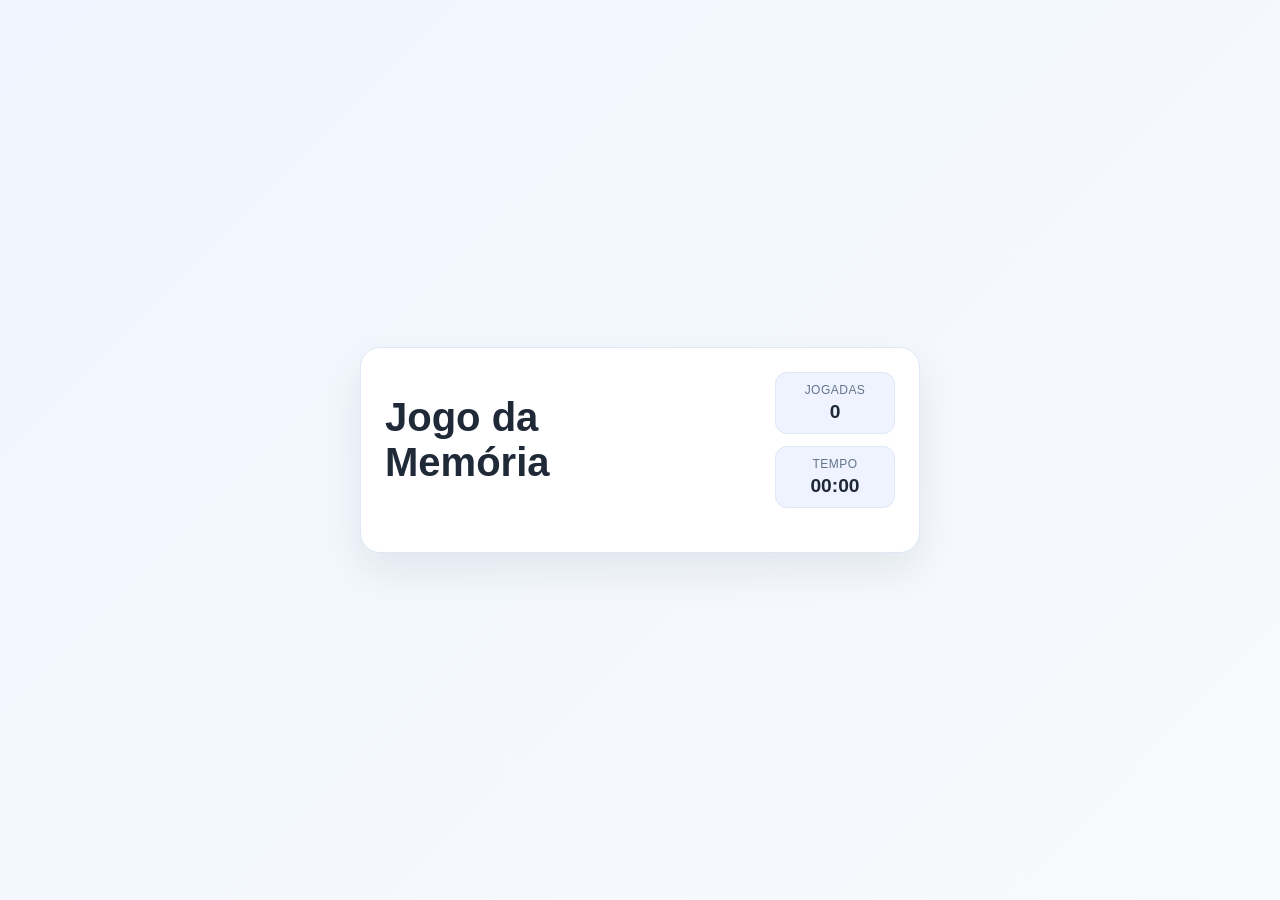
==== commit a088e79f: "Final cleanup: remove all world clock elements and keep only the memory game HTML" ====
--- a/index.html
+++ b/index.html
@@ -29,9 +29,7 @@
       <div id="message" class="message" role="status" aria-live="polite">
         <h2>Parabéns!</h2>
         <p id="message-text">Você venceu.</p>
-        <button id="restartButton" class="restart-btn" type="button">
-          Jogar novamente
-        </button>
+        <button id="restartButton" class="restart-btn" type="button">Jogar novamente</button>
       </div>
     </main>
 
--- a/style.css
+++ b/style.css
@@ -27,11 +27,12 @@
 }
 
 body {
+  min-height: 100vh;
   display: flex;
   align-items: center;
   justify-content: center;
-  min-height: 100vh;
   padding: 24px;
+  background: linear-gradient(135deg, #eff6ff, #f8fafc);
 }
 
 .game {
